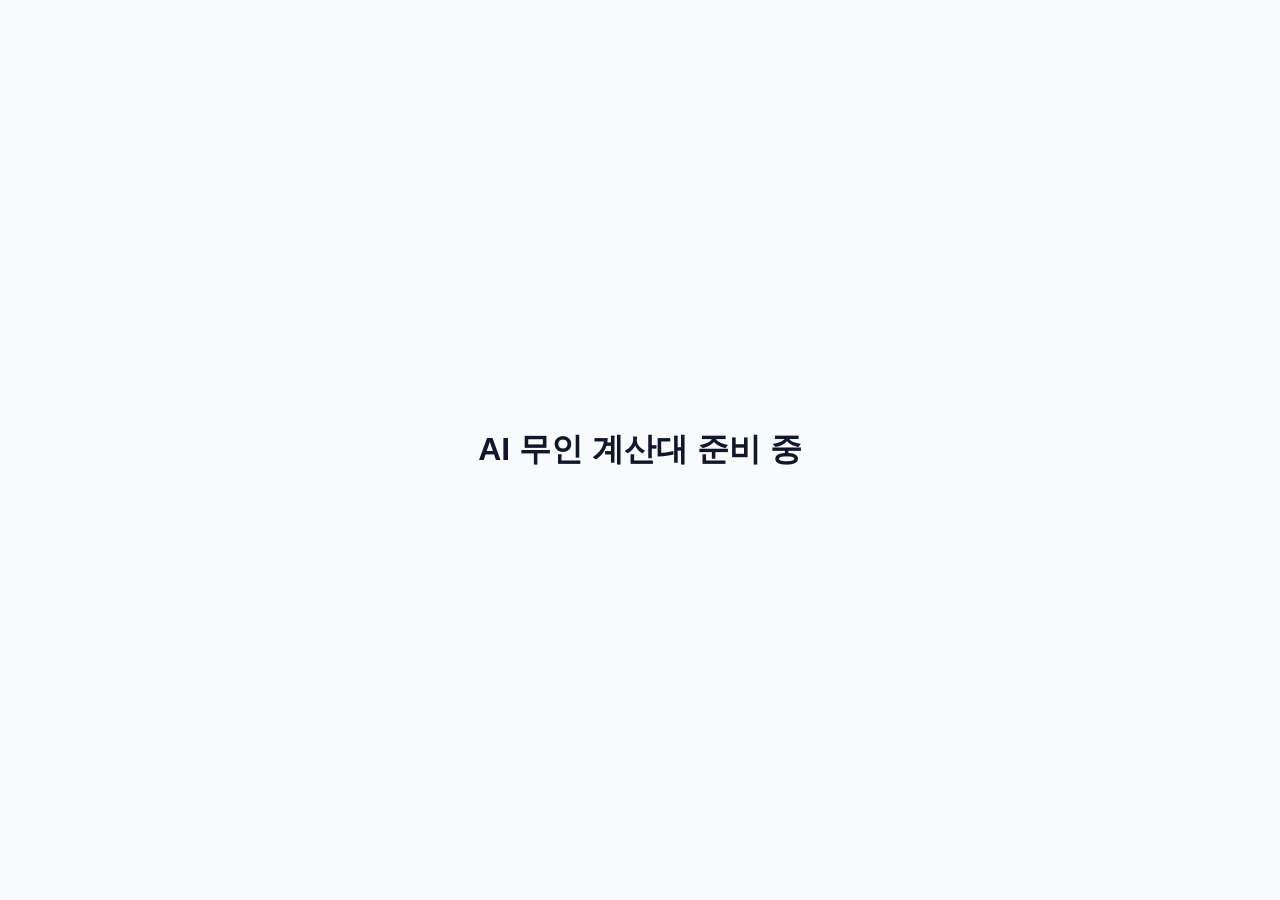
==== index.html @ 978de14f "STEP 1: 프로젝트 생성" ====
<!DOCTYPE html>
<html lang="ko">
<head>
  <meta charset="UTF-8" />
  <meta name="viewport" content="width=device-width, initial-scale=1.0" />
  <title>AI 무인 계산대</title>
  <link rel="stylesheet" href="css/style.css" />
</head>
<body>
  <main class="container">
    <h1>AI 무인 계산대 준비 중</h1>
  </main>
</body>
</html>
---- css/style.css ----
* {
  box-sizing: border-box;
  margin: 0;
  padding: 0;
}

body {
  font-family: -apple-system, BlinkMacSystemFont, "Segoe UI", Roboto, "Noto Sans KR", sans-serif;
  background-color: #f8fafc;
  color: #0f172a;
  min-height: 100vh;
  display: flex;
  align-items: center;
  justify-content: center;
}

.container {
  text-align: center;
  padding: 2rem;
}

h1 {
  font-size: 2rem;
  font-weight: 700;
}
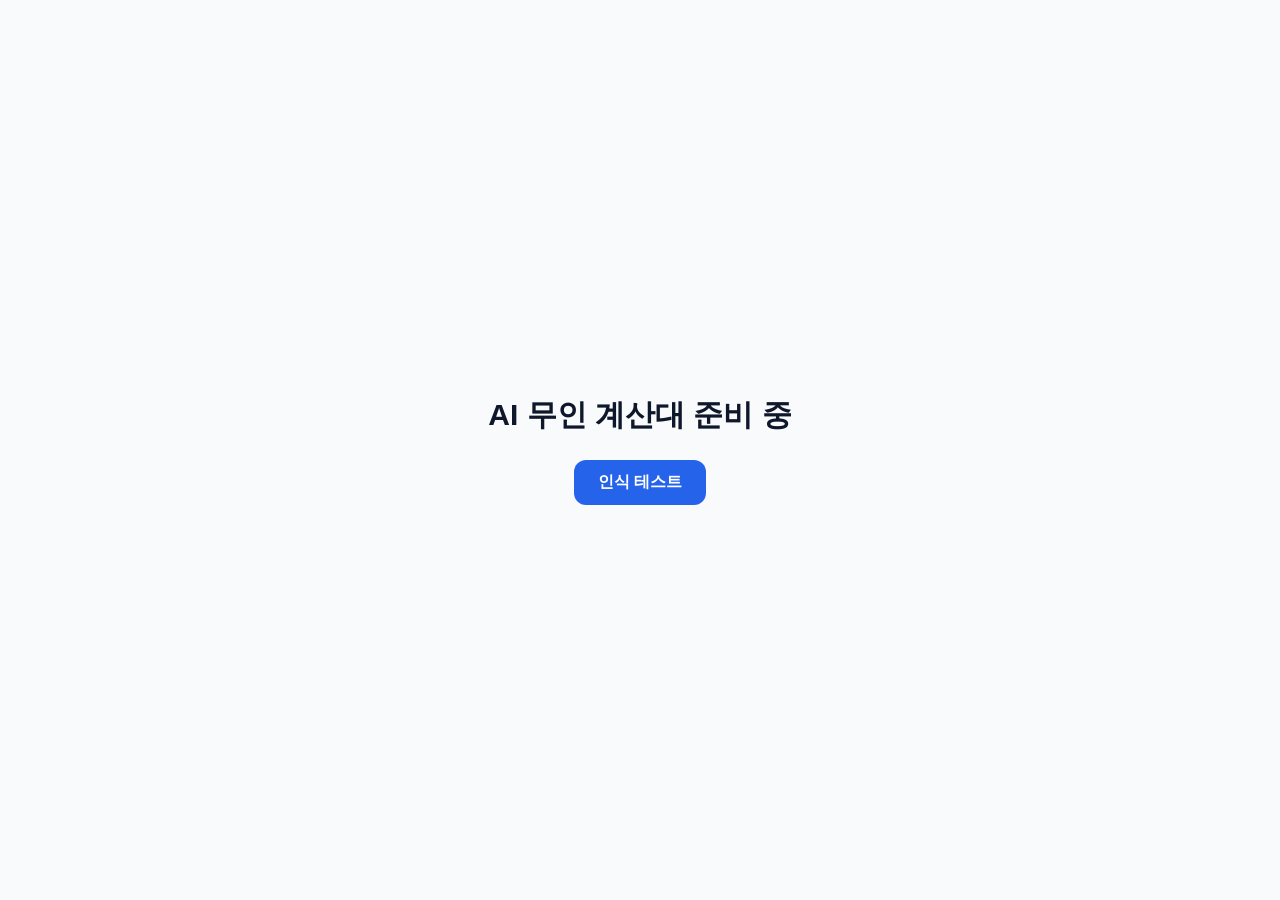
==== commit 36b4f460: "STEP 3: 인식 테스트 화면" ====
--- a/index.html
+++ b/index.html
@@ -9,6 +9,7 @@
 <body>
   <main class="container">
     <h1>AI 무인 계산대 준비 중</h1>
+    <a class="nav-link" href="test.html">인식 테스트</a>
   </main>
 </body>
 </html>
--- a/css/style.css
+++ b/css/style.css
@@ -12,14 +12,264 @@
   display: flex;
   align-items: center;
   justify-content: center;
-}
-
+  padding: 1rem;
+}
+
+/* 첫 화면(index.html) 레이아웃 */
 .container {
   text-align: center;
-  padding: 2rem;
+  padding: 2rem 1rem;
+  display: flex;
+  flex-direction: column;
+  align-items: center;
+  gap: 1.5rem;
 }
 
 h1 {
-  font-size: 2rem;
-  font-weight: 700;
-}
+  font-size: 1.875rem;
+  font-weight: 700;
+}
+
+.nav-link {
+  display: inline-block;
+  padding: 0.75rem 1.5rem;
+  background-color: #2563eb;
+  color: #ffffff;
+  text-decoration: none;
+  font-weight: 600;
+  border-radius: 12px;
+  transition: background-color 0.15s ease;
+}
+
+.nav-link:hover {
+  background-color: #1d4ed8;
+}
+
+/* 인식 테스트 화면(test.html) 레이아웃 */
+.test-page {
+  width: 100%;
+  max-width: 480px;
+  background-color: #ffffff;
+  border: 1px solid #e2e8f0;
+  border-radius: 20px;
+  padding: 1.25rem;
+  box-shadow: 0 8px 24px rgba(15, 23, 42, 0.06);
+  display: flex;
+  flex-direction: column;
+  gap: 1rem;
+}
+
+.test-header {
+  display: flex;
+  align-items: center;
+  justify-content: space-between;
+  gap: 0.75rem;
+}
+
+.test-header h1 {
+  font-size: 1.35rem;
+}
+
+.back-link {
+  font-size: 0.9rem;
+  font-weight: 600;
+  color: #475569;
+  text-decoration: none;
+  padding: 0.4rem 0.65rem;
+  border-radius: 8px;
+  background-color: #f1f5f9;
+}
+
+.back-link:hover {
+  background-color: #e2e8f0;
+}
+
+/* 상태 안내 배지 */
+.status-badge {
+  text-align: center;
+  padding: 0.6rem 0.9rem;
+  border-radius: 999px;
+  font-size: 0.95rem;
+  font-weight: 600;
+  background-color: #e0f2fe;
+  color: #0369a1;
+}
+
+.status-badge[data-status="requesting-camera"] {
+  background-color: #fef3c7;
+  color: #b45309;
+}
+
+.status-badge[data-status="running"] {
+  background-color: #dcfce7;
+  color: #15803d;
+}
+
+.status-badge[data-status="error"] {
+  background-color: #fee2e2;
+  color: #b91c1c;
+}
+
+/* 정사각형 카메라 미리보기 (가운데 부분 크롭 + 거울 모드) */
+.camera-section {
+  display: flex;
+  justify-content: center;
+}
+
+.camera-box {
+  width: 100%;
+  max-width: 340px;
+  aspect-ratio: 1 / 1;
+  background-color: #0f172a;
+  border-radius: 16px;
+  overflow: hidden;
+  border: 2px solid #e2e8f0;
+}
+
+.camera-video {
+  width: 100%;
+  height: 100%;
+  object-fit: cover;
+  /* Teachable Machine 학습 방향과 맞추기 위한 거울 모드 */
+  transform: scaleX(-1);
+  display: block;
+}
+
+/* 오류 안내 박스 */
+.error-box {
+  background-color: #fef2f2;
+  border: 1px solid #fecaca;
+  border-radius: 14px;
+  padding: 1rem;
+  color: #7f1d1d;
+}
+
+.error-title {
+  font-size: 1rem;
+  font-weight: 700;
+  margin-bottom: 0.4rem;
+}
+
+.error-reason {
+  font-size: 0.9rem;
+  line-height: 1.5;
+  margin-bottom: 0.5rem;
+}
+
+.error-solutions {
+  padding-left: 1.2rem;
+  font-size: 0.875rem;
+  line-height: 1.5;
+  display: flex;
+  flex-direction: column;
+  gap: 0.25rem;
+}
+
+/* 클래스별 확률 막대 목록 */
+.prediction-section {
+  display: flex;
+  flex-direction: column;
+  gap: 0.65rem;
+}
+
+.section-title {
+  font-size: 1rem;
+  font-weight: 700;
+  color: #334155;
+}
+
+.prediction-list {
+  list-style: none;
+  display: flex;
+  flex-direction: column;
+  gap: 0.55rem;
+}
+
+.prediction-empty {
+  text-align: center;
+  padding: 0.9rem;
+  font-size: 0.9rem;
+  color: #64748b;
+  background-color: #f8fafc;
+  border-radius: 10px;
+}
+
+.prediction-item {
+  display: grid;
+  grid-template-columns: 76px 1fr 48px;
+  align-items: center;
+  gap: 0.65rem;
+  padding: 0.6rem 0.75rem;
+  border-radius: 12px;
+  background-color: #f8fafc;
+  border: 1px solid #e2e8f0;
+  transition: background-color 0.15s ease, border-color 0.15s ease;
+}
+
+/* 가장 확률이 높은 클래스 강조 */
+.prediction-item.is-top {
+  background-color: #eff6ff;
+  border-color: #2563eb;
+  box-shadow: 0 2px 8px rgba(37, 99, 235, 0.12);
+}
+
+.prediction-name {
+  font-size: 0.95rem;
+  font-weight: 600;
+  color: #1e293b;
+  overflow: hidden;
+  text-overflow: ellipsis;
+  white-space: nowrap;
+}
+
+.prediction-item.is-top .prediction-name {
+  color: #1d4ed8;
+  font-weight: 700;
+}
+
+.prediction-bar-track {
+  width: 100%;
+  height: 12px;
+  background-color: #e2e8f0;
+  border-radius: 999px;
+  overflow: hidden;
+}
+
+.prediction-bar-fill {
+  height: 100%;
+  width: 0%;
+  background-color: #94a3b8;
+  border-radius: 999px;
+  transition: width 0.1s linear, background-color 0.15s ease;
+}
+
+.prediction-item.is-top .prediction-bar-fill {
+  background-color: #2563eb;
+}
+
+.prediction-percent {
+  text-align: right;
+  font-size: 0.9rem;
+  font-weight: 600;
+  color: #475569;
+  font-variant-numeric: tabular-nums;
+}
+
+.prediction-item.is-top .prediction-percent {
+  color: #1d4ed8;
+  font-weight: 700;
+}
+
+/* 375px 이하 모바일 화면 대응 */
+@media (max-width: 400px) {
+  .test-page {
+    padding: 1rem;
+    border-radius: 16px;
+  }
+
+  .prediction-item {
+    grid-template-columns: 64px 1fr 44px;
+    gap: 0.5rem;
+    padding: 0.55rem 0.65rem;
+  }
+}
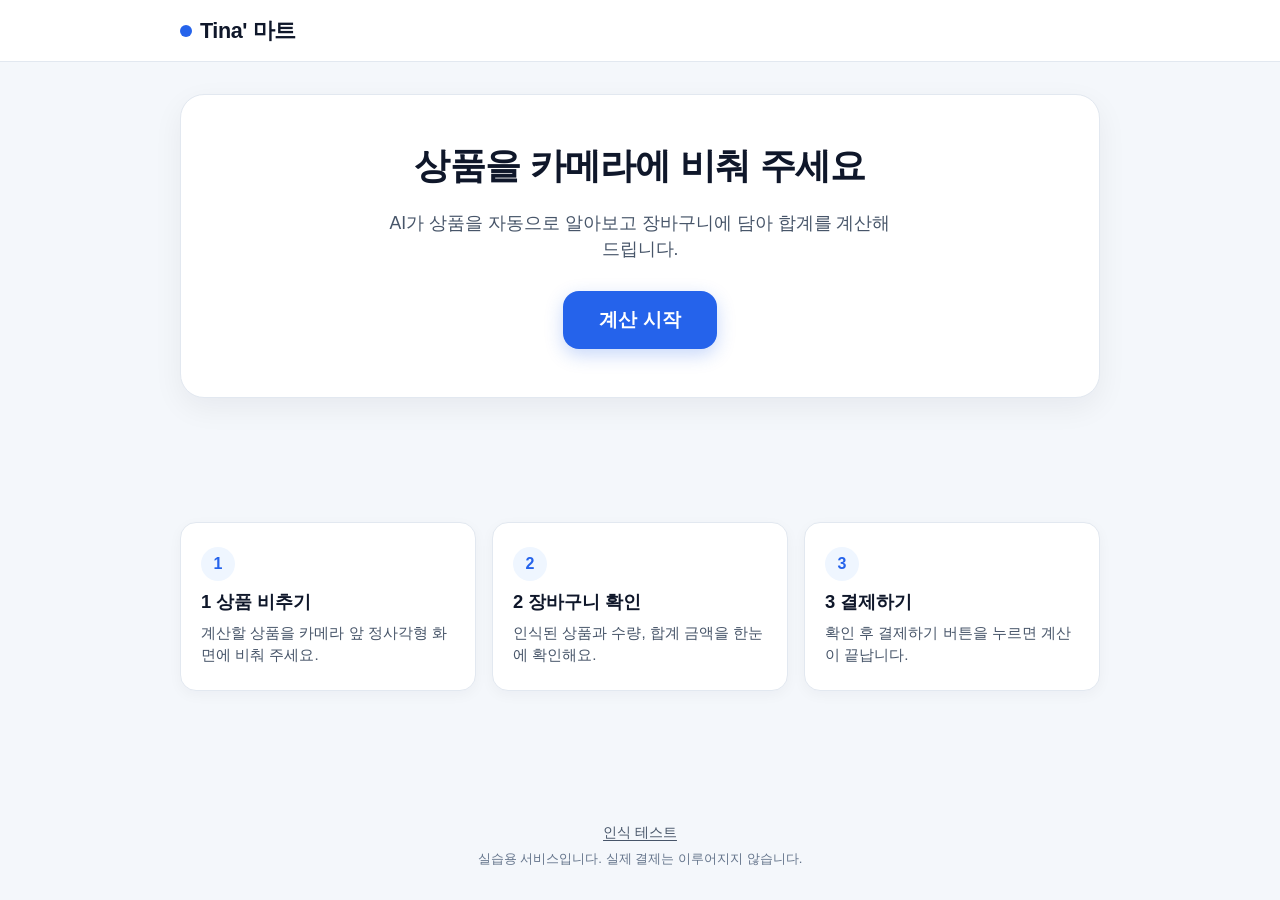
==== commit 3e60585e: "STEP 5: 가격표와 화면 틀" ====
--- a/index.html
+++ b/index.html
@@ -3,13 +3,52 @@
 <head>
   <meta charset="UTF-8" />
   <meta name="viewport" content="width=device-width, initial-scale=1.0" />
-  <title>AI 무인 계산대</title>
+  <title>Tina' 마트 무인 계산대</title>
   <link rel="stylesheet" href="css/style.css" />
 </head>
 <body>
-  <main class="container">
-    <h1>AI 무인 계산대 준비 중</h1>
-    <a class="nav-link" href="test.html">인식 테스트</a>
+  <!-- 공통 상단 헤더 -->
+  <header class="site-header">
+    <div class="header-inner">
+      <a class="brand-link" href="index.html">
+        <span class="brand-dot" aria-hidden="true"></span>
+        <span>Tina' 마트</span>
+      </a>
+    </div>
+  </header>
+
+  <!-- 시작 화면 본문 -->
+  <main class="main-container home-main">
+    <section class="hero-card">
+      <h1 class="hero-title">상품을 카메라에 비춰 주세요</h1>
+      <p class="hero-desc">AI가 상품을 자동으로 알아보고 장바구니에 담아 합계를 계산해 드립니다.</p>
+      <div class="hero-actions">
+        <a class="btn-primary" href="scan.html">계산 시작</a>
+      </div>
+    </section>
+
+    <section class="steps-grid" aria-label="이용 방법">
+      <article class="step-card">
+        <span class="step-badge">1</span>
+        <h2 class="step-title">1 상품 비추기</h2>
+        <p class="step-desc">계산할 상품을 카메라 앞 정사각형 화면에 비춰 주세요.</p>
+      </article>
+      <article class="step-card">
+        <span class="step-badge">2</span>
+        <h2 class="step-title">2 장바구니 확인</h2>
+        <p class="step-desc">인식된 상품과 수량, 합계 금액을 한눈에 확인해요.</p>
+      </article>
+      <article class="step-card">
+        <span class="step-badge">3</span>
+        <h2 class="step-title">3 결제하기</h2>
+        <p class="step-desc">확인 후 결제하기 버튼을 누르면 계산이 끝납니다.</p>
+      </article>
+    </section>
+
+    <footer class="home-footer">
+      <a class="footer-link" href="test.html">인식 테스트</a>
+      <p class="footer-notice">실습용 서비스입니다. 실제 결제는 이루어지지 않습니다.</p>
+    </footer>
   </main>
 </body>
 </html>
--- a/css/style.css
+++ b/css/style.css
@@ -1,3 +1,23 @@
+/* ==========================================================================
+   Tina' 마트 무인 계산대 공통 스타일 (밝고 깨끗한 키오스크 테마)
+   ========================================================================== */
+:root {
+  --bg-page: #f4f7fb;
+  --bg-card: #ffffff;
+  --bg-soft: #f8fafc;
+  --text-main: #0f172a;
+  --text-sub: #475569;
+  --text-muted: #64748b;
+  --border-color: #e2e8f0;
+  --accent: #2563eb;
+  --accent-hover: #1d4ed8;
+  --accent-soft: #eff6ff;
+  --radius-lg: 24px;
+  --radius-md: 16px;
+  --radius-sm: 12px;
+  --shadow-card: 0 10px 30px rgba(15, 23, 42, 0.06);
+}
+
 * {
   box-sizing: border-box;
   margin: 0;
@@ -6,54 +26,343 @@
 
 body {
   font-family: -apple-system, BlinkMacSystemFont, "Segoe UI", Roboto, "Noto Sans KR", sans-serif;
-  background-color: #f8fafc;
-  color: #0f172a;
+  background-color: var(--bg-page);
+  color: var(--text-main);
   min-height: 100vh;
   display: flex;
+  flex-direction: column;
+}
+
+/* 공통 상단 헤더 */
+.site-header {
+  background-color: var(--bg-card);
+  border-bottom: 1px solid var(--border-color);
+  position: sticky;
+  top: 0;
+  z-index: 10;
+}
+
+.header-inner {
+  max-width: 960px;
+  margin: 0 auto;
+  padding: 1rem 1.25rem;
+  display: flex;
+  align-items: center;
+  justify-content: space-between;
+}
+
+.brand-link {
+  display: inline-flex;
+  align-items: center;
+  gap: 0.5rem;
+  font-size: 1.35rem;
+  font-weight: 800;
+  color: var(--text-main);
+  text-decoration: none;
+  letter-spacing: -0.02em;
+}
+
+.brand-dot {
+  width: 12px;
+  height: 12px;
+  border-radius: 50%;
+  background-color: var(--accent);
+  display: inline-block;
+}
+
+/* 공통 본문 컨테이너 (가운데 정렬, 최대 너비 960px) */
+.main-container {
+  width: 100%;
+  max-width: 960px;
+  margin: 0 auto;
+  padding: 2rem 1.25rem;
+  flex: 1;
+  display: flex;
+  flex-direction: column;
+}
+
+/* 공통 버튼 */
+.btn-primary {
+  display: inline-flex;
   align-items: center;
   justify-content: center;
-  padding: 1rem;
-}
-
-/* 첫 화면(index.html) 레이아웃 */
-.container {
+  padding: 1rem 2.25rem;
+  background-color: var(--accent);
+  color: #ffffff;
+  font-size: 1.2rem;
+  font-weight: 700;
+  border: none;
+  border-radius: var(--radius-md);
+  text-decoration: none;
+  cursor: pointer;
+  transition: background-color 0.15s ease, transform 0.1s ease;
+  box-shadow: 0 6px 18px rgba(37, 99, 235, 0.25);
+}
+
+.btn-primary:hover:not(:disabled) {
+  background-color: var(--accent-hover);
+}
+
+.btn-primary:active:not(:disabled) {
+  transform: translateY(1px);
+}
+
+.btn-primary:disabled {
+  background-color: #cbd5e1;
+  color: #64748b;
+  box-shadow: none;
+  cursor: not-allowed;
+}
+
+/* ==========================================================================
+   시작 화면 (index.html)
+   ========================================================================== */
+.home-main {
+  justify-content: space-between;
+  gap: 2.5rem;
+}
+
+.hero-card {
+  background-color: var(--bg-card);
+  border: 1px solid var(--border-color);
+  border-radius: var(--radius-lg);
+  padding: 3rem 2rem;
   text-align: center;
+  box-shadow: var(--shadow-card);
+  display: flex;
+  flex-direction: column;
+  align-items: center;
+  gap: 1.25rem;
+}
+
+.hero-title {
+  font-size: 2.25rem;
+  font-weight: 800;
+  line-height: 1.3;
+  letter-spacing: -0.02em;
+}
+
+.hero-desc {
+  font-size: 1.1rem;
+  color: var(--text-sub);
+  line-height: 1.5;
+  max-width: 520px;
+}
+
+.hero-actions {
+  margin-top: 0.5rem;
+}
+
+.steps-grid {
+  display: grid;
+  grid-template-columns: repeat(3, 1fr);
+  gap: 1rem;
+}
+
+.step-card {
+  background-color: var(--bg-card);
+  border: 1px solid var(--border-color);
+  border-radius: var(--radius-md);
+  padding: 1.5rem 1.25rem;
+  box-shadow: 0 4px 14px rgba(15, 23, 42, 0.04);
+  display: flex;
+  flex-direction: column;
+  gap: 0.5rem;
+}
+
+.step-badge {
+  display: inline-flex;
+  align-items: center;
+  justify-content: center;
+  width: 34px;
+  height: 34px;
+  border-radius: 50%;
+  background-color: var(--accent-soft);
+  color: var(--accent);
+  font-weight: 800;
+  font-size: 1rem;
+}
+
+.step-title {
+  font-size: 1.15rem;
+  font-weight: 700;
+  color: var(--text-main);
+}
+
+.step-desc {
+  font-size: 0.95rem;
+  color: var(--text-sub);
+  line-height: 1.45;
+}
+
+.home-footer {
+  text-align: center;
+  display: flex;
+  flex-direction: column;
+  align-items: center;
+  gap: 0.5rem;
+  padding-top: 0.5rem;
+}
+
+.footer-link {
+  font-size: 0.875rem;
+  color: var(--text-sub);
+  text-decoration: underline;
+  text-underline-offset: 3px;
+}
+
+.footer-link:hover {
+  color: var(--accent);
+}
+
+.footer-notice {
+  font-size: 0.825rem;
+  color: var(--text-muted);
+}
+
+/* ==========================================================================
+   계산 화면 (scan.html)
+   ========================================================================== */
+.scan-layout {
+  display: grid;
+  grid-template-columns: 1fr 1fr;
+  gap: 1.5rem;
+  align-items: start;
+}
+
+.kiosk-card {
+  background-color: var(--bg-card);
+  border: 1px solid var(--border-color);
+  border-radius: var(--radius-lg);
+  padding: 1.5rem;
+  box-shadow: var(--shadow-card);
+  display: flex;
+  flex-direction: column;
+  gap: 1rem;
+}
+
+.card-title {
+  font-size: 1.35rem;
+  font-weight: 800;
+}
+
+/* 정사각형 카메라 미리보기 (가운데 부분 크롭 + 거울 모드) */
+.camera-section {
+  display: flex;
+  justify-content: center;
+}
+
+.camera-box {
+  width: 100%;
+  max-width: 380px;
+  aspect-ratio: 1 / 1;
+  background-color: #0f172a;
+  border-radius: var(--radius-md);
+  overflow: hidden;
+  border: 2px solid var(--border-color);
+}
+
+.camera-video {
+  width: 100%;
+  height: 100%;
+  object-fit: cover;
+  /* Teachable Machine 학습 방향과 맞추기 위한 거울 모드 */
+  transform: scaleX(-1);
+  display: block;
+}
+
+/* 계산 화면 인식 상태 한 줄 */
+.scan-status-line {
+  text-align: center;
+  padding: 0.85rem 1rem;
+  border-radius: var(--radius-sm);
+  background-color: var(--bg-soft);
+  border: 1px solid var(--border-color);
+  font-size: 1.05rem;
+  font-weight: 700;
+  color: var(--text-main);
+}
+
+.scan-status-line[data-state="detected"] {
+  background-color: var(--accent-soft);
+  border-color: var(--accent);
+  color: var(--accent);
+}
+
+.scan-status-line[data-state="error"] {
+  background-color: #fef2f2;
+  border-color: #fecaca;
+  color: #b91c1c;
+}
+
+/* 장바구니 영역 */
+.cart-card {
+  min-height: 420px;
+  justify-content: space-between;
+}
+
+.cart-body {
+  flex: 1;
+  display: flex;
+  align-items: center;
+  justify-content: center;
+  background-color: var(--bg-soft);
+  border: 1px dashed #cbd5e1;
+  border-radius: var(--radius-md);
   padding: 2rem 1rem;
-  display: flex;
-  flex-direction: column;
-  align-items: center;
-  gap: 1.5rem;
-}
-
-h1 {
-  font-size: 1.875rem;
-  font-weight: 700;
-}
-
-.nav-link {
-  display: inline-block;
-  padding: 0.75rem 1.5rem;
-  background-color: #2563eb;
-  color: #ffffff;
-  text-decoration: none;
-  font-weight: 600;
-  border-radius: 12px;
-  transition: background-color 0.15s ease;
-}
-
-.nav-link:hover {
-  background-color: #1d4ed8;
-}
-
-/* 인식 테스트 화면(test.html) 레이아웃 */
+}
+
+.cart-empty-text {
+  font-size: 1.05rem;
+  color: var(--text-muted);
+  font-weight: 500;
+}
+
+.cart-footer {
+  display: flex;
+  flex-direction: column;
+  gap: 1rem;
+  padding-top: 0.75rem;
+  border-top: 1px solid var(--border-color);
+}
+
+.cart-total-row {
+  display: flex;
+  align-items: center;
+  justify-content: space-between;
+}
+
+.cart-total-label {
+  font-size: 1.15rem;
+  font-weight: 700;
+  color: var(--text-sub);
+}
+
+.cart-total-amount {
+  font-size: 1.75rem;
+  font-weight: 800;
+  color: var(--text-main);
+}
+
+.cart-pay-btn {
+  width: 100%;
+}
+
+/* ==========================================================================
+   인식 테스트 화면 (test.html)
+   ========================================================================== */
+.test-main {
+  align-items: center;
+}
+
 .test-page {
   width: 100%;
   max-width: 480px;
-  background-color: #ffffff;
-  border: 1px solid #e2e8f0;
-  border-radius: 20px;
-  padding: 1.25rem;
-  box-shadow: 0 8px 24px rgba(15, 23, 42, 0.06);
+  background-color: var(--bg-card);
+  border: 1px solid var(--border-color);
+  border-radius: var(--radius-lg);
+  padding: 1.5rem;
+  box-shadow: var(--shadow-card);
   display: flex;
   flex-direction: column;
   gap: 1rem;
@@ -68,14 +377,15 @@
 
 .test-header h1 {
   font-size: 1.35rem;
+  font-weight: 800;
 }
 
 .back-link {
   font-size: 0.9rem;
   font-weight: 600;
-  color: #475569;
+  color: var(--text-sub);
   text-decoration: none;
-  padding: 0.4rem 0.65rem;
+  padding: 0.4rem 0.75rem;
   border-radius: 8px;
   background-color: #f1f5f9;
 }
@@ -110,31 +420,6 @@
   color: #b91c1c;
 }
 
-/* 정사각형 카메라 미리보기 (가운데 부분 크롭 + 거울 모드) */
-.camera-section {
-  display: flex;
-  justify-content: center;
-}
-
-.camera-box {
-  width: 100%;
-  max-width: 340px;
-  aspect-ratio: 1 / 1;
-  background-color: #0f172a;
-  border-radius: 16px;
-  overflow: hidden;
-  border: 2px solid #e2e8f0;
-}
-
-.camera-video {
-  width: 100%;
-  height: 100%;
-  object-fit: cover;
-  /* Teachable Machine 학습 방향과 맞추기 위한 거울 모드 */
-  transform: scaleX(-1);
-  display: block;
-}
-
 /* 오류 안내 박스 */
 .error-box {
   background-color: #fef2f2;
@@ -189,8 +474,8 @@
   text-align: center;
   padding: 0.9rem;
   font-size: 0.9rem;
-  color: #64748b;
-  background-color: #f8fafc;
+  color: var(--text-muted);
+  background-color: var(--bg-soft);
   border-radius: 10px;
 }
 
@@ -201,15 +486,14 @@
   gap: 0.65rem;
   padding: 0.6rem 0.75rem;
   border-radius: 12px;
-  background-color: #f8fafc;
-  border: 1px solid #e2e8f0;
+  background-color: var(--bg-soft);
+  border: 1px solid var(--border-color);
   transition: background-color 0.15s ease, border-color 0.15s ease;
 }
 
-/* 가장 확률이 높은 클래스 강조 */
 .prediction-item.is-top {
-  background-color: #eff6ff;
-  border-color: #2563eb;
+  background-color: var(--accent-soft);
+  border-color: var(--accent);
   box-shadow: 0 2px 8px rgba(37, 99, 235, 0.12);
 }
 
@@ -223,14 +507,14 @@
 }
 
 .prediction-item.is-top .prediction-name {
-  color: #1d4ed8;
+  color: var(--accent-hover);
   font-weight: 700;
 }
 
 .prediction-bar-track {
   width: 100%;
   height: 12px;
-  background-color: #e2e8f0;
+  background-color: var(--border-color);
   border-radius: 999px;
   overflow: hidden;
 }
@@ -244,27 +528,56 @@
 }
 
 .prediction-item.is-top .prediction-bar-fill {
-  background-color: #2563eb;
+  background-color: var(--accent);
 }
 
 .prediction-percent {
   text-align: right;
   font-size: 0.9rem;
   font-weight: 600;
-  color: #475569;
+  color: var(--text-sub);
   font-variant-numeric: tabular-nums;
 }
 
 .prediction-item.is-top .prediction-percent {
-  color: #1d4ed8;
-  font-weight: 700;
-}
-
-/* 375px 이하 모바일 화면 대응 */
+  color: var(--accent-hover);
+  font-weight: 700;
+}
+
+/* ==========================================================================
+   반응형 (모바일 / 태블릿)
+   ========================================================================== */
+@media (max-width: 768px) {
+  .main-container {
+    padding: 1.25rem 1rem;
+  }
+
+  .hero-card {
+    padding: 2rem 1.25rem;
+  }
+
+  .hero-title {
+    font-size: 1.65rem;
+  }
+
+  .steps-grid {
+    grid-template-columns: 1fr;
+  }
+
+  .scan-layout {
+    grid-template-columns: 1fr;
+  }
+
+  .cart-card {
+    min-height: auto;
+  }
+}
+
 @media (max-width: 400px) {
-  .test-page {
+  .test-page,
+  .kiosk-card {
     padding: 1rem;
-    border-radius: 16px;
+    border-radius: var(--radius-md);
   }
 
   .prediction-item {
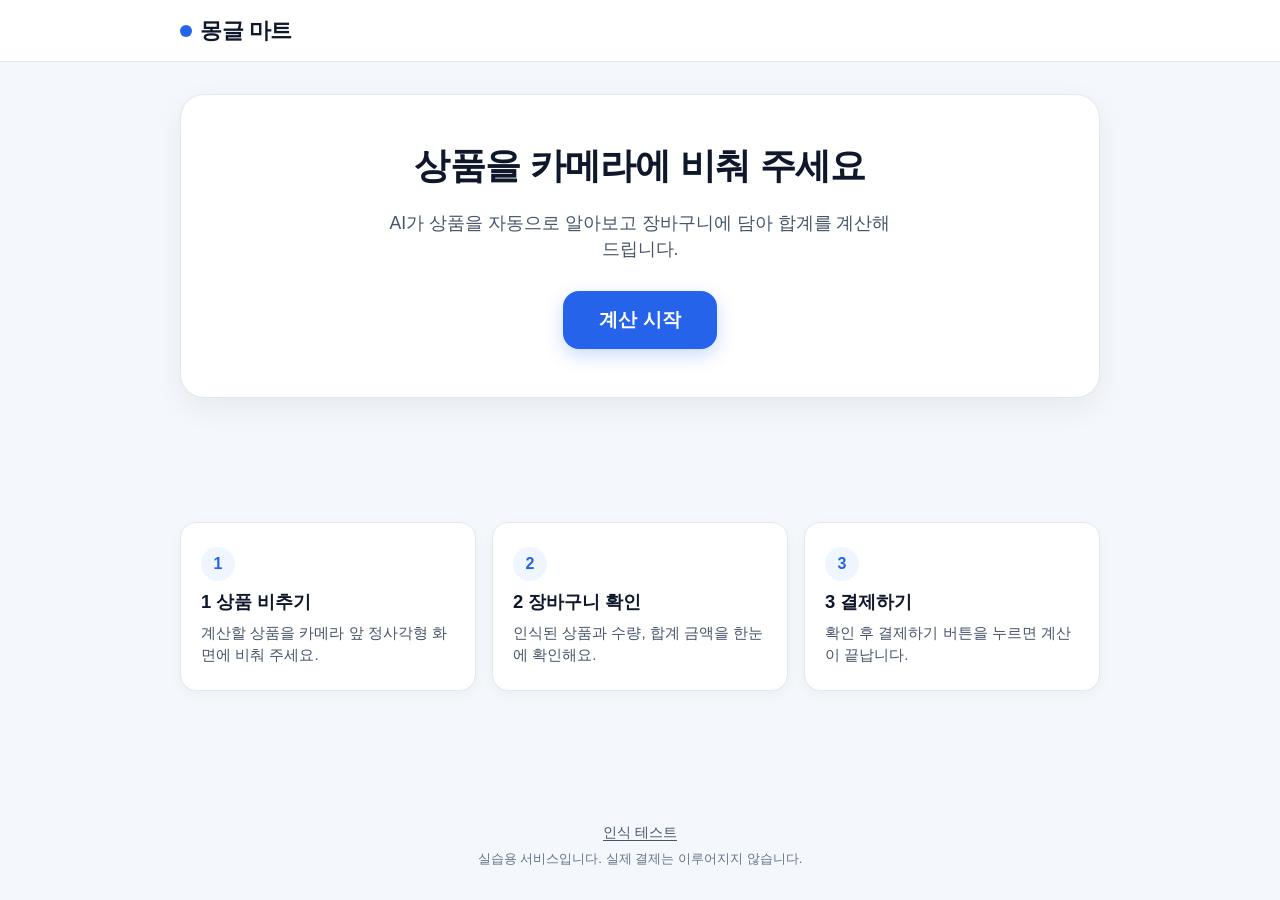
==== commit 30cf084d: "STEP 5: 가격표와 화면 틀" ====
--- a/index.html
+++ b/index.html
@@ -3,7 +3,7 @@
 <head>
   <meta charset="UTF-8" />
   <meta name="viewport" content="width=device-width, initial-scale=1.0" />
-  <title>Tina' 마트 무인 계산대</title>
+  <title>몽글 마트 무인 계산대</title>
   <link rel="stylesheet" href="css/style.css" />
 </head>
 <body>
@@ -12,7 +12,7 @@
     <div class="header-inner">
       <a class="brand-link" href="index.html">
         <span class="brand-dot" aria-hidden="true"></span>
-        <span>Tina' 마트</span>
+        <span>몽글 마트</span>
       </a>
     </div>
   </header>
